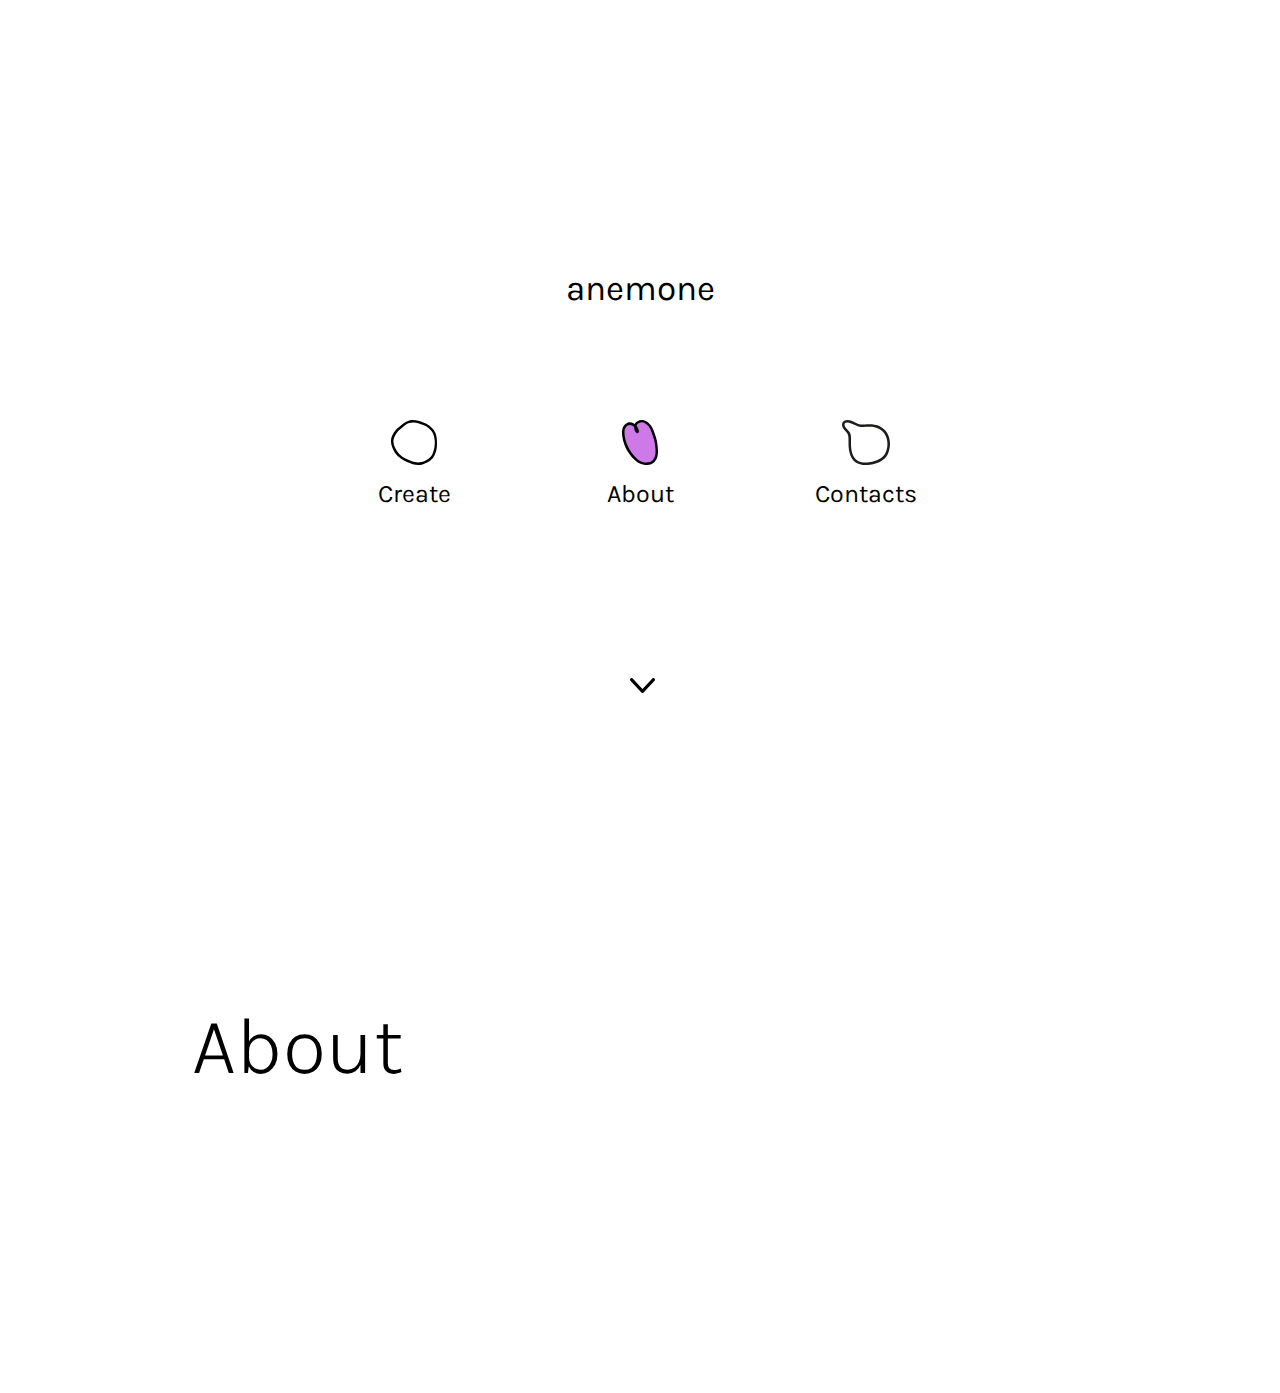
==== about.html @ cbf12615 "static pages done" ====
<!DOCTYPE html>
<html>

<head>
    <title>anemone sextoy</title>
    <link rel="stylesheet" type="text/css" href="about.css">
    <script src="https://ajax.googleapis.com/ajax/libs/jquery/1.11.1/jquery.min.js"></script>
    <script src="https://ricostacruz.com/jquery.transit/jquery.transit.min.js"></script>
    <script src="about.js"></script>

    <link href="https://fonts.googleapis.com/css?family=Karla&display=swap" rel="stylesheet">

</head>

<body>
    <header>
        <div id="centralbox">
            <div id="logoname">anemone</div>
            <div class="headicons">
                <a id="create"><img src="assets/cerchio_ico.svg">
                    <p>Create</p>
                </a>
                <a id="about"><img src="assets/coso_ico_trig.svg">
                    <p>About</p>
                </a>
                <a id="contacts"><img src="assets/tamacoso_ico.svg">
                    <p>Contacts</p>
                </a>
            </div>
        </div>
        <a id="arrow" href="#main"><img src="assets/freccia_giu.svg"></a>

    </header>
    <main id="main">
        <h1 id="maintitle">About</h1>

    </main>

</body>

</html>
---- about.css ----
*{
    margin: 0px;
    padding 0px;
    box-sizing: content-box;
}

html {
    overflow-x: hidden;
    scroll-behavior: smooth;
}

body{
    width: 100vw;
    font-family: 'Karla', sans-serif;
}

header{
    min-height: 100vh;
    max-height: 100vh;
    display: flex;
    flex-direction: column;
    align-items: center;
}

#centralbox{
    margin-top: auto;
    cursor: default;
    margin-left: auto;
    margin-right: auto;
    min-width: 200px;
    margin-bottom: -23vh;
    
}

#logoname{
    transform: translateY(-100px);
    text-align: center;
    margin-left: auto;
    margin-right: auto;
    height: 40px;
    margin-bottom: 12px;
    font-size: 35px;
}

.headicons{
    display: flex;
    flex-wrap: wrap;
}

.headicons a{
    text-decoration: none;
    color: black;
    width: 106px;
    text-align: center;
    margin-left: auto;
    margin-right: auto;
    
}

.headicons img{
    margin-bottom: 10px;
    height: 45px;
}

.headicons p{
    padding-bottom: 10px;
}

p{
    font-size: 25px;
    
}

#create{
    transform: translateX(-120px);
}


#contacts{
    transform: translateX(120px);
}

#arrow{
    margin-left: auto;
    padding-left: 5px;
    margin-right: auto;
    margin-top: auto;
    margin-bottom: 23vh;
    height: 15px;
    width: 25px
}

main{
    padding-top: 100px;
    padding-bottom: 300px;
    padding-left: 15%;
    padding-right: 15%;
}

h1{
    font-family: 'Karla', sans-serif;
    font-size: 80px;
    font-weight: 300;
}

main p{
    text-align: justify;
    margin-top: 50px;
}
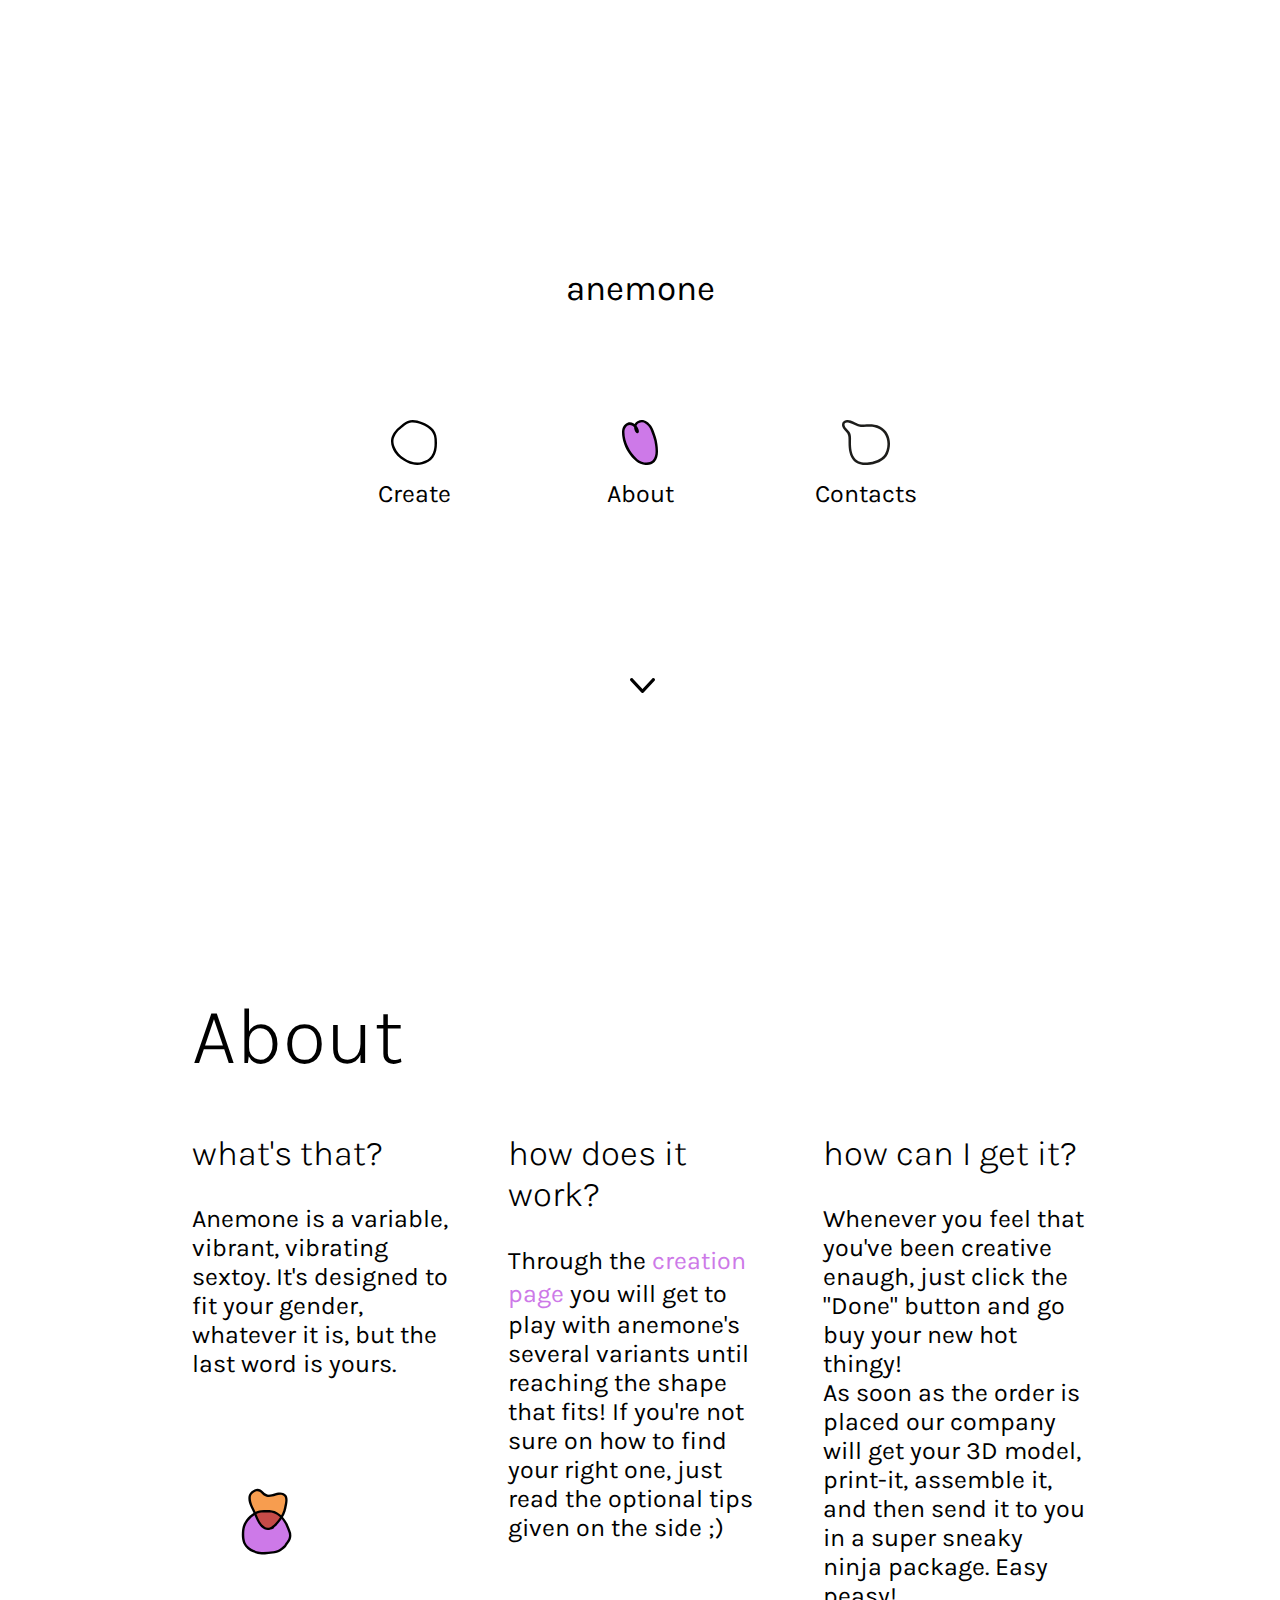
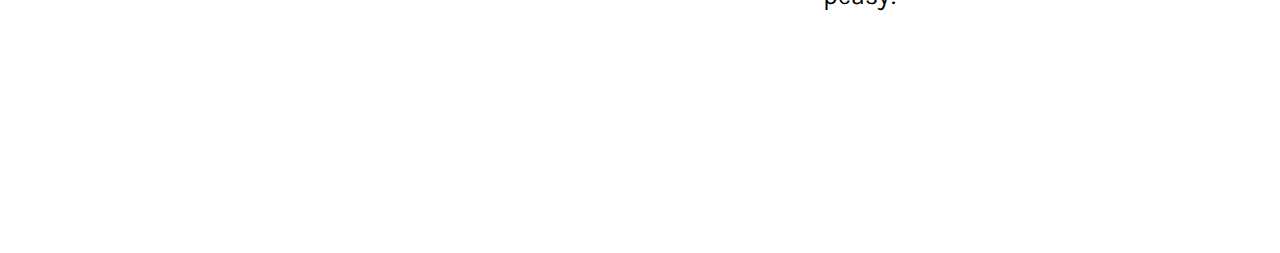
==== commit 15f29661: "tantecose" ====
--- a/about.html
+++ b/about.html
@@ -15,7 +15,7 @@
 <body>
     <header>
         <div id="centralbox">
-            <div id="logoname">anemone</div>
+            <div id="logoname"><a href="index.html">anemone</a></div>
             <div class="headicons">
                 <a id="create"><img src="assets/cerchio_ico.svg">
                     <p>Create</p>
@@ -31,9 +31,26 @@
         <a id="arrow" href="#main"><img src="assets/freccia_giu.svg"></a>
 
     </header>
-    <main id="main">
+   <main id="main">
         <h1 id="maintitle">About</h1>
-
+        <div id="container">
+            <div>
+                <h2>what's that?</h2>
+                <p>Anemone is a variable, vibrant, vibrating sextoy. It's designed to fit your gender, whatever it is, but the last word is yours.</p>
+                <img src="assets/cosout_solo.svg">
+            </div>
+            <div>
+                <h2>how does it work?</h2>
+                <p>Through the <a href="create.html">creation page</a> you will get to play with anemone's several variants until reaching the shape that fits! If you're not sure on how to find your right one, just read the optional tips given on the side ;) </p>
+                
+            </div>
+            <div>
+                <h2>how can I get it?</h2>
+                <p>Whenever you feel that you've been creative enaugh, just click the "Done" button and go buy your new hot thingy!<br>
+                As soon as the order is placed our company will get your 3D model, print-it, assemble it, and then send it to you in a super sneaky ninja package.
+                Easy peasy!</p>
+            </div>
+        </div>
     </main>
 
 </body>
--- a/about.css
+++ b/about.css
@@ -11,6 +11,7 @@
 }
 
 body{
+    max-height: 200vh;
     width: 100vw;
     font-family: 'Karla', sans-serif;
 }
@@ -30,6 +31,13 @@
     margin-right: auto;
     min-width: 200px;
     margin-bottom: -23vh;
+    -webkit-touch-callout: none; /* iOS Safari */
+    -webkit-user-select: none; /* Safari */
+     -khtml-user-select: none; /* Konqueror HTML */
+       -moz-user-select: none; /* Firefox */
+        -ms-user-select: none; /* Internet Explorer/Edge */
+            user-select: none; /* Non-prefixed version, currently
+                                  supported by Chrome and Opera */
     
 }
 
@@ -41,6 +49,11 @@
     height: 40px;
     margin-bottom: 12px;
     font-size: 35px;
+}
+
+#logoname a{
+    text-decoration: none;
+    color: black;
 }
 
 .headicons{
@@ -92,20 +105,64 @@
 }
 
 main{
-    padding-top: 100px;
-    padding-bottom: 300px;
-    padding-left: 15%;
-    padding-right: 15%;
+    padding-top: 10vh;
+    padding-bottom: 10vh;
 }
 
 h1{
+    padding-left: 15vw;
+    padding-right: 15vw;
     font-family: 'Karla', sans-serif;
     font-size: 80px;
     font-weight: 300;
 }
 
-main p{
-    text-align: justify;
-    margin-top: 50px;
+h2{
+   font-family: 'Karla', sans-serif;
+    font-size: 35px;
+    font-weight: 300; 
 }
 
+
+#container{
+    margin-top: 50px;
+    margin-right: 13vw;
+    margin-left: 13vw;
+    width: calc(100% - 26vw);
+    height: 70vh;
+    display: flex;
+}
+
+
+#container div{
+    margin-left: 2vw;
+    margin-right: 2vw;
+    height: 100%;
+    width: 100%;
+    border: 0px solid pink;
+    display: flex;
+    flex-direction: column;
+}
+
+#container div img{
+    margin-right: 10%;
+    margin-top: 12vh;
+    height: 21vh;
+}
+
+main p{
+    text-align: left;
+    margin-top: 30px;
+}
+
+main p a{
+  text-decoration: none;
+    color: #CD79E8;
+    line-height: 1.3;
+    cursor: pointer;
+}
+
+
+main p a:hover{
+    border-bottom: 2pt solid #000;
+}
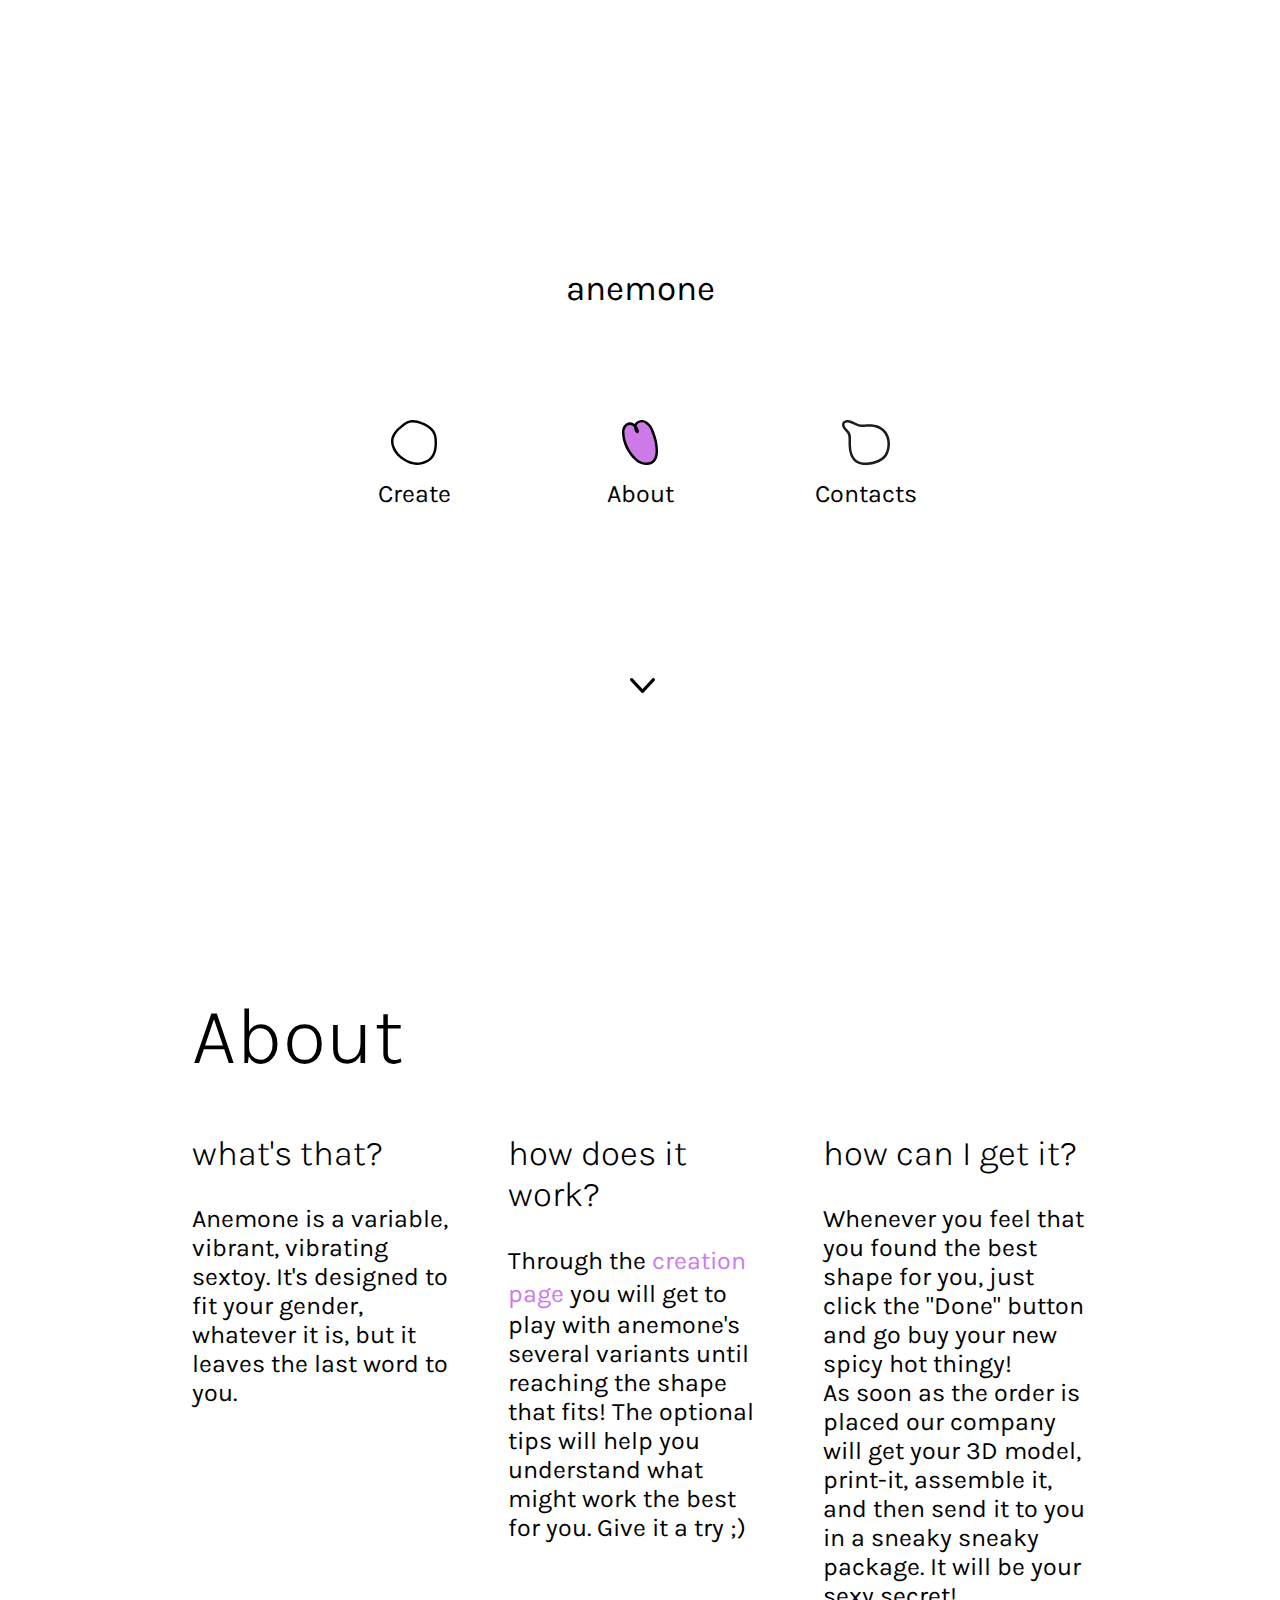
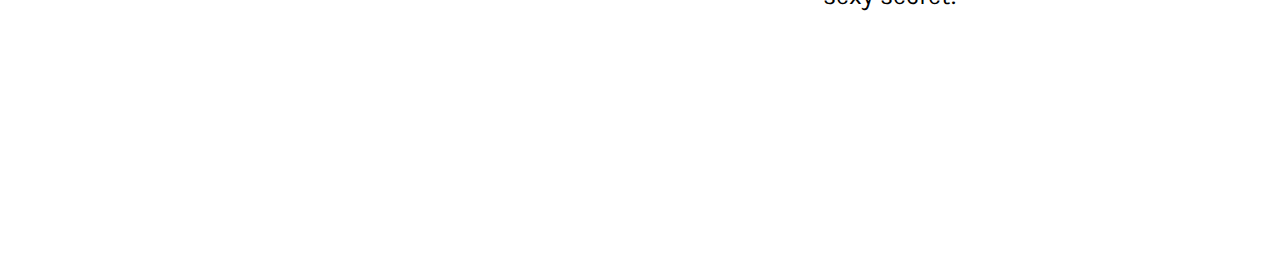
==== commit acb4b7ba: "finish" ====
--- a/about.html
+++ b/about.html
@@ -36,19 +36,18 @@
         <div id="container">
             <div>
                 <h2>what's that?</h2>
-                <p>Anemone is a variable, vibrant, vibrating sextoy. It's designed to fit your gender, whatever it is, but the last word is yours.</p>
-                <img src="assets/cosout_solo.svg">
+                <p>Anemone is a variable, vibrant, vibrating sextoy. It's designed to fit your gender, whatever it is, but it leaves the last word to you.</p>
             </div>
             <div>
                 <h2>how does it work?</h2>
-                <p>Through the <a href="create.html">creation page</a> you will get to play with anemone's several variants until reaching the shape that fits! If you're not sure on how to find your right one, just read the optional tips given on the side ;) </p>
+                <p>Through the <a href="create.html">creation page</a> you will get to play with anemone's several variants until reaching the shape that fits! The optional tips will help you understand what might work the best for you. Give it a try ;) </p>
                 
             </div>
             <div>
                 <h2>how can I get it?</h2>
-                <p>Whenever you feel that you've been creative enaugh, just click the "Done" button and go buy your new hot thingy!<br>
-                As soon as the order is placed our company will get your 3D model, print-it, assemble it, and then send it to you in a super sneaky ninja package.
-                Easy peasy!</p>
+                <p>Whenever you feel that you found the best shape for you, just click the "Done" button and go buy your new spicy hot thingy!<br>
+                As soon as the order is placed our company will get your 3D model, print-it, assemble it, and then send it to you in a sneaky sneaky package.
+                It will be your sexy secret!</p>
             </div>
         </div>
     </main>
--- a/about.css
+++ b/about.css
@@ -144,11 +144,6 @@
     flex-direction: column;
 }
 
-#container div img{
-    margin-right: 10%;
-    margin-top: 12vh;
-    height: 21vh;
-}
 
 main p{
     text-align: left;
